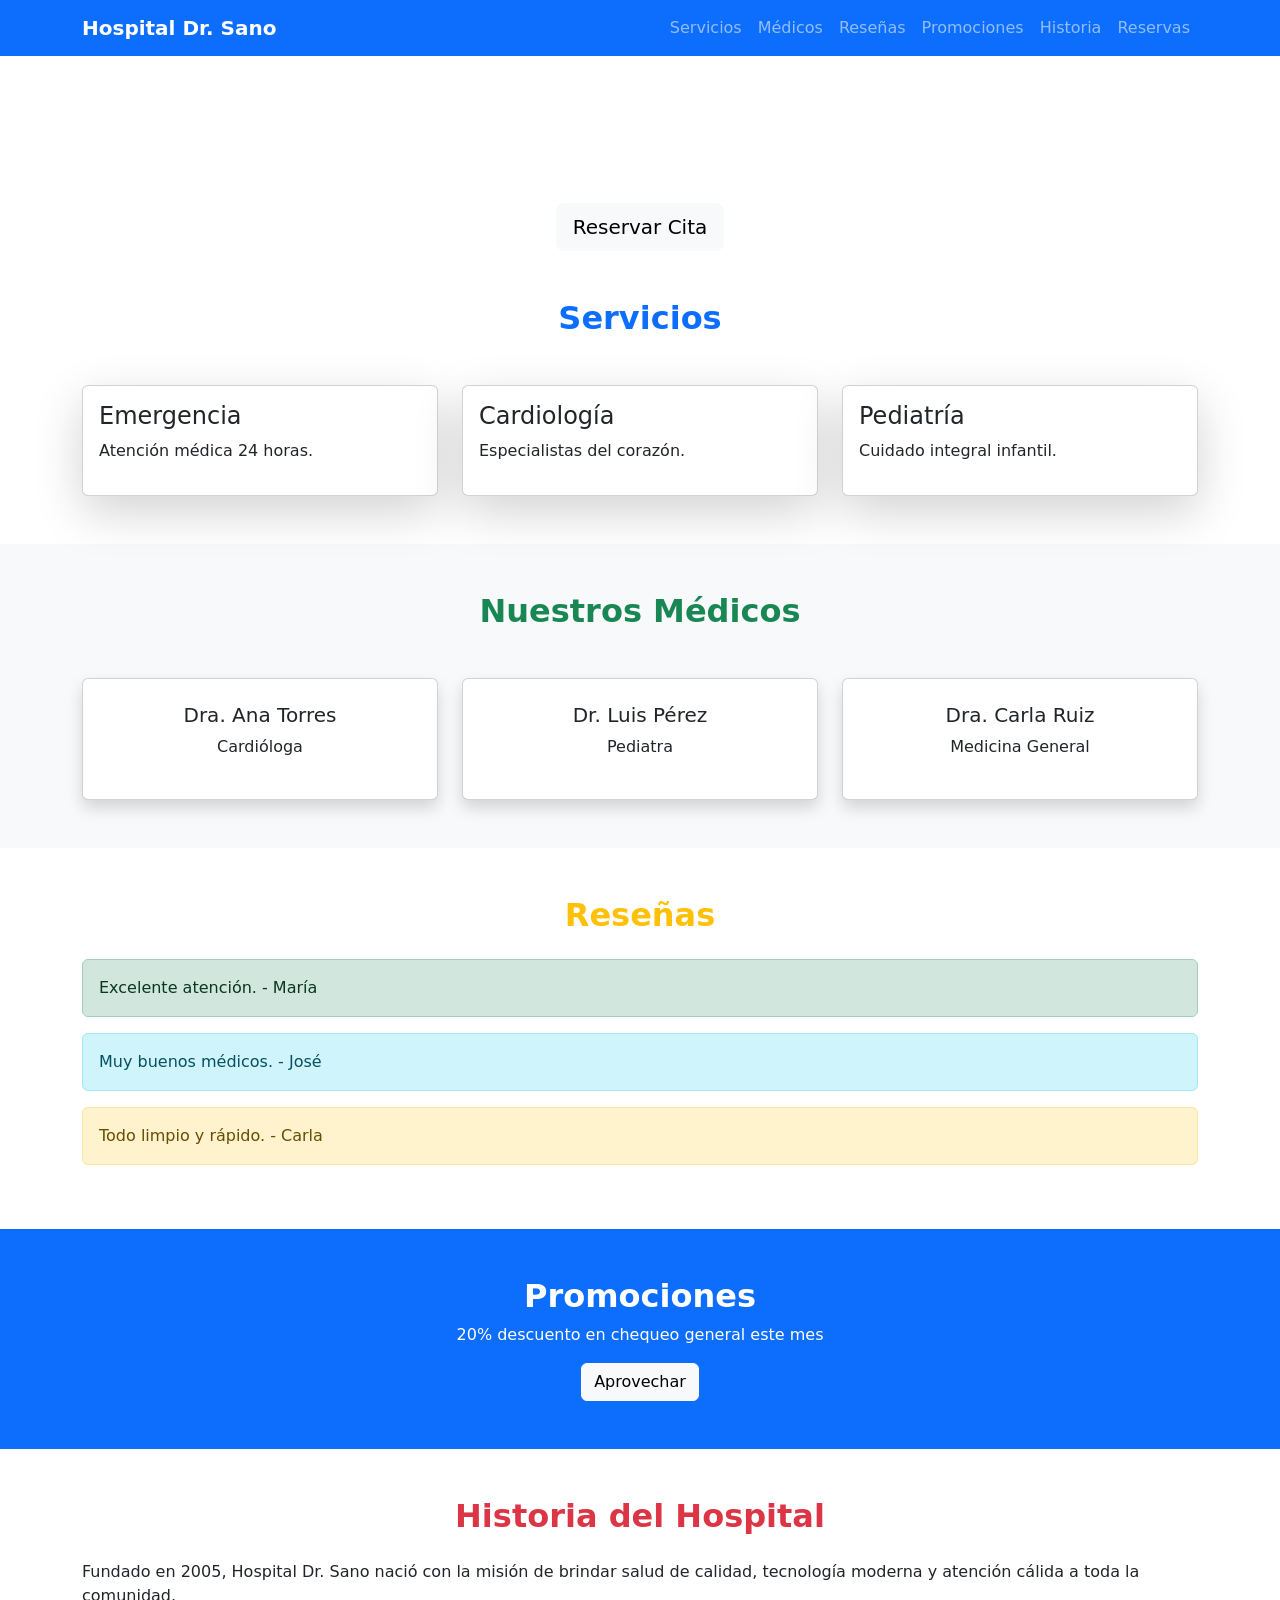
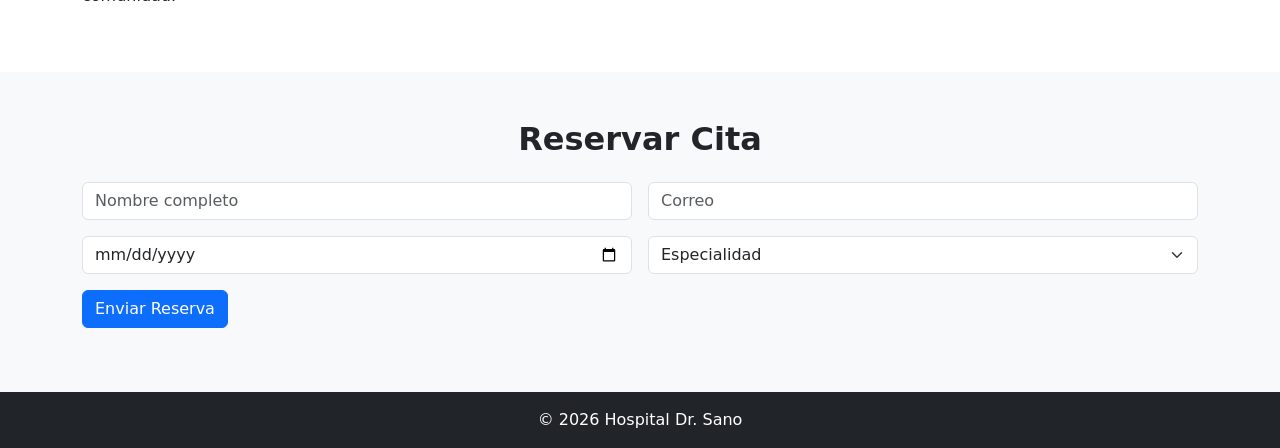
==== index.html @ c51ea389 "Create index.html for hospital website Initial creation of the hospital website layout with sections" ====
<!-- index.html -->
<!DOCTYPE html>
<html lang="es">
<head>
<meta charset="UTF-8">
<meta name="viewport" content="width=device-width, initial-scale=1.0">
<title>Hospital Dr. Sano</title>

<!-- Bootstrap -->
<link href="https://cdn.jsdelivr.net/npm/bootstrap@5.3.3/dist/css/bootstrap.min.css" rel="stylesheet">

<!-- CSS -->
<link rel="stylesheet" href="style.css">
</head>
<body>

<!-- MENU -->
<nav class="navbar navbar-expand-lg navbar-dark bg-primary sticky-top">
<div class="container">
<a class="navbar-brand fw-bold" href="#">Hospital Dr. Sano</a>

<button class="navbar-toggler" data-bs-toggle="collapse" data-bs-target="#menu">
<span class="navbar-toggler-icon"></span>
</button>

<div class="collapse navbar-collapse" id="menu">
<ul class="navbar-nav ms-auto">
<li class="nav-item"><a class="nav-link" href="#servicios">Servicios</a></li>
<li class="nav-item"><a class="nav-link" href="#medicos">Médicos</a></li>
<li class="nav-item"><a class="nav-link" href="#resenas">Reseñas</a></li>
<li class="nav-item"><a class="nav-link" href="#promo">Promociones</a></li>
<li class="nav-item"><a class="nav-link" href="#historia">Historia</a></li>
<li class="nav-item"><a class="nav-link" href="#reserva">Reservas</a></li>
</ul>
</div>
</div>
</nav>

<!-- PORTADA -->
<section class="hero text-white text-center d-flex align-items-center">
<div class="container">
<h1 class="display-3 fw-bold">Tu salud es primero</h1>
<p class="lead">Tecnología moderna y atención humana</p>
<a href="#reserva" class="btn btn-light btn-lg mt-3">Reservar Cita</a>
</div>
</section>

<!-- SERVICIOS -->
<section id="servicios" class="container py-5">
<h2 class="text-center text-primary fw-bold mb-5">Servicios</h2>

<div class="row g-4">

<div class="col-md-4">
<div class="card shadow-lg h-100 p-3">
<h4>Emergencia</h4>
<p>Atención médica 24 horas.</p>
</div>
</div>

<div class="col-md-4">
<div class="card shadow-lg h-100 p-3">
<h4>Cardiología</h4>
<p>Especialistas del corazón.</p>
</div>
</div>

<div class="col-md-4">
<div class="card shadow-lg h-100 p-3">
<h4>Pediatría</h4>
<p>Cuidado integral infantil.</p>
</div>
</div>

</div>
</section>

<!-- MEDICOS -->
<section id="medicos" class="bg-light py-5">
<div class="container">
<h2 class="text-center text-success fw-bold mb-5">Nuestros Médicos</h2>

<div class="row g-4">

<div class="col-md-4">
<div class="card shadow text-center p-4">
<h5>Dra. Ana Torres</h5>
<p>Cardióloga</p>
</div>
</div>

<div class="col-md-4">
<div class="card shadow text-center p-4">
<h5>Dr. Luis Pérez</h5>
<p>Pediatra</p>
</div>
</div>

<div class="col-md-4">
<div class="card shadow text-center p-4">
<h5>Dra. Carla Ruiz</h5>
<p>Medicina General</p>
</div>
</div>

</div>
</div>
</section>

<!-- RESEÑAS -->
<section id="resenas" class="container py-5">
<h2 class="text-center text-warning fw-bold mb-4">Reseñas</h2>

<div class="alert alert-success">Excelente atención. - María</div>
<div class="alert alert-info">Muy buenos médicos. - José</div>
<div class="alert alert-warning">Todo limpio y rápido. - Carla</div>

</section>

<!-- PROMOCIONES -->
<section id="promo" class="bg-primary text-white text-center py-5">
<div class="container">
<h2 class="fw-bold">Promociones</h2>
<p>20% descuento en chequeo general este mes</p>
<button class="btn btn-light">Aprovechar</button>
</div>
</section>

<!-- HISTORIA -->
<section id="historia" class="container py-5">
<h2 class="text-center text-danger fw-bold mb-4">Historia del Hospital</h2>
<p>
Fundado en 2005, Hospital Dr. Sano nació con la misión de brindar salud de calidad,
tecnología moderna y atención cálida a toda la comunidad.
</p>
</section>

<!-- RESERVAS -->
<section id="reserva" class="bg-light py-5">
<div class="container">
<h2 class="text-center fw-bold mb-4">Reservar Cita</h2>

<form id="formulario" class="row g-3">

<div class="col-md-6">
<input type="text" class="form-control" id="nombre" placeholder="Nombre completo" required>
</div>

<div class="col-md-6">
<input type="email" class="form-control" placeholder="Correo" required>
</div>

<div class="col-md-6">
<input type="date" class="form-control" required>
</div>

<div class="col-md-6">
<select class="form-select">
<option>Especialidad</option>
<option>Cardiología</option>
<option>Pediatría</option>
<option>General</option>
</select>
</div>

<div class="col-12">
<button class="btn btn-primary">Enviar Reserva</button>
</div>

</form>

<p id="mensaje" class="mt-3 text-success fw-bold"></p>

</div>
</section>

<footer class="bg-dark text-white text-center p-3">
© 2026 Hospital Dr. Sano
</footer>

<script src="SCRIP.js"></script>

<script src="https://cdn.jsdelivr.net/npm/bootstrap@5.3.3/dist/js/bootstrap.bundle.min.js"></script>

</body>
</html>
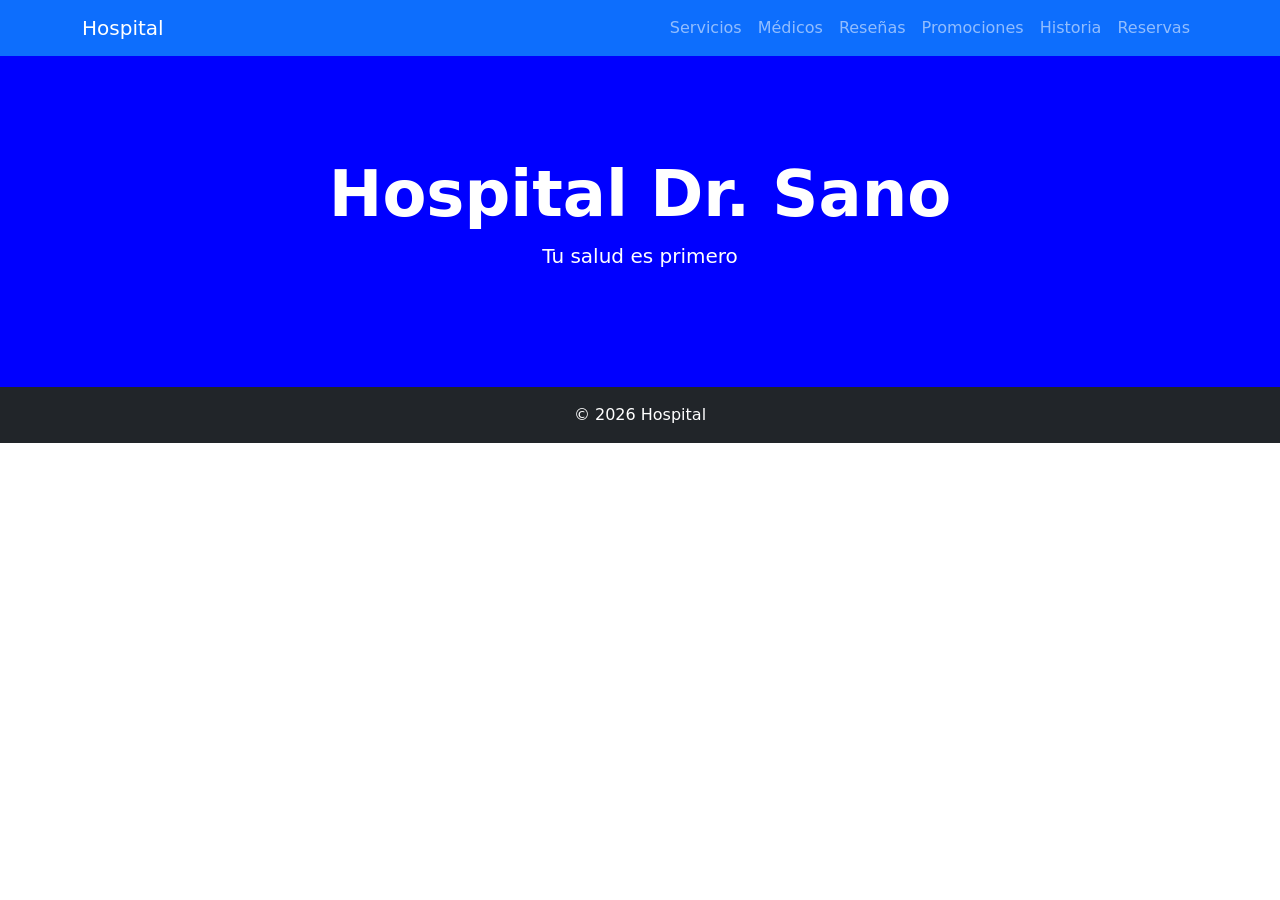
==== commit 310270c7: "Add files via upload" ====
--- a/index.html
+++ b/index.html
@@ -1,186 +1,40 @@
-<!-- index.html -->
-<!DOCTYPE html>
-<html lang="es">
-<head>
-<meta charset="UTF-8">
-<meta name="viewport" content="width=device-width, initial-scale=1.0">
-<title>Hospital Dr. Sano</title>
-
-<!-- Bootstrap -->
-<link href="https://cdn.jsdelivr.net/npm/bootstrap@5.3.3/dist/css/bootstrap.min.css" rel="stylesheet">
-
-<!-- CSS -->
-<link rel="stylesheet" href="style.css">
-</head>
-<body>
-
-<!-- MENU -->
-<nav class="navbar navbar-expand-lg navbar-dark bg-primary sticky-top">
-<div class="container">
-<a class="navbar-brand fw-bold" href="#">Hospital Dr. Sano</a>
-
-<button class="navbar-toggler" data-bs-toggle="collapse" data-bs-target="#menu">
-<span class="navbar-toggler-icon"></span>
-</button>
-
-<div class="collapse navbar-collapse" id="menu">
-<ul class="navbar-nav ms-auto">
-<li class="nav-item"><a class="nav-link" href="#servicios">Servicios</a></li>
-<li class="nav-item"><a class="nav-link" href="#medicos">Médicos</a></li>
-<li class="nav-item"><a class="nav-link" href="#resenas">Reseñas</a></li>
-<li class="nav-item"><a class="nav-link" href="#promo">Promociones</a></li>
-<li class="nav-item"><a class="nav-link" href="#historia">Historia</a></li>
-<li class="nav-item"><a class="nav-link" href="#reserva">Reservas</a></li>
-</ul>
-</div>
-</div>
-</nav>
-
-<!-- PORTADA -->
-<section class="hero text-white text-center d-flex align-items-center">
-<div class="container">
-<h1 class="display-3 fw-bold">Tu salud es primero</h1>
-<p class="lead">Tecnología moderna y atención humana</p>
-<a href="#reserva" class="btn btn-light btn-lg mt-3">Reservar Cita</a>
-</div>
-</section>
-
-<!-- SERVICIOS -->
-<section id="servicios" class="container py-5">
-<h2 class="text-center text-primary fw-bold mb-5">Servicios</h2>
-
-<div class="row g-4">
-
-<div class="col-md-4">
-<div class="card shadow-lg h-100 p-3">
-<h4>Emergencia</h4>
-<p>Atención médica 24 horas.</p>
-</div>
-</div>
-
-<div class="col-md-4">
-<div class="card shadow-lg h-100 p-3">
-<h4>Cardiología</h4>
-<p>Especialistas del corazón.</p>
-</div>
-</div>
-
-<div class="col-md-4">
-<div class="card shadow-lg h-100 p-3">
-<h4>Pediatría</h4>
-<p>Cuidado integral infantil.</p>
-</div>
-</div>
-
-</div>
-</section>
-
-<!-- MEDICOS -->
-<section id="medicos" class="bg-light py-5">
-<div class="container">
-<h2 class="text-center text-success fw-bold mb-5">Nuestros Médicos</h2>
-
-<div class="row g-4">
-
-<div class="col-md-4">
-<div class="card shadow text-center p-4">
-<h5>Dra. Ana Torres</h5>
-<p>Cardióloga</p>
-</div>
-</div>
-
-<div class="col-md-4">
-<div class="card shadow text-center p-4">
-<h5>Dr. Luis Pérez</h5>
-<p>Pediatra</p>
-</div>
-</div>
-
-<div class="col-md-4">
-<div class="card shadow text-center p-4">
-<h5>Dra. Carla Ruiz</h5>
-<p>Medicina General</p>
-</div>
-</div>
-
-</div>
-</div>
-</section>
-
-<!-- RESEÑAS -->
-<section id="resenas" class="container py-5">
-<h2 class="text-center text-warning fw-bold mb-4">Reseñas</h2>
-
-<div class="alert alert-success">Excelente atención. - María</div>
-<div class="alert alert-info">Muy buenos médicos. - José</div>
-<div class="alert alert-warning">Todo limpio y rápido. - Carla</div>
-
-</section>
-
-<!-- PROMOCIONES -->
-<section id="promo" class="bg-primary text-white text-center py-5">
-<div class="container">
-<h2 class="fw-bold">Promociones</h2>
-<p>20% descuento en chequeo general este mes</p>
-<button class="btn btn-light">Aprovechar</button>
-</div>
-</section>
-
-<!-- HISTORIA -->
-<section id="historia" class="container py-5">
-<h2 class="text-center text-danger fw-bold mb-4">Historia del Hospital</h2>
-<p>
-Fundado en 2005, Hospital Dr. Sano nació con la misión de brindar salud de calidad,
-tecnología moderna y atención cálida a toda la comunidad.
-</p>
-</section>
-
-<!-- RESERVAS -->
-<section id="reserva" class="bg-light py-5">
-<div class="container">
-<h2 class="text-center fw-bold mb-4">Reservar Cita</h2>
-
-<form id="formulario" class="row g-3">
-
-<div class="col-md-6">
-<input type="text" class="form-control" id="nombre" placeholder="Nombre completo" required>
-</div>
-
-<div class="col-md-6">
-<input type="email" class="form-control" placeholder="Correo" required>
-</div>
-
-<div class="col-md-6">
-<input type="date" class="form-control" required>
-</div>
-
-<div class="col-md-6">
-<select class="form-select">
-<option>Especialidad</option>
-<option>Cardiología</option>
-<option>Pediatría</option>
-<option>General</option>
-</select>
-</div>
-
-<div class="col-12">
-<button class="btn btn-primary">Enviar Reserva</button>
-</div>
-
-</form>
-
-<p id="mensaje" class="mt-3 text-success fw-bold"></p>
-
-</div>
-</section>
-
-<footer class="bg-dark text-white text-center p-3">
-© 2026 Hospital Dr. Sano
-</footer>
-
-<script src="SCRIP.js"></script>
-
-<script src="https://cdn.jsdelivr.net/npm/bootstrap@5.3.3/dist/js/bootstrap.bundle.min.js"></script>
-
-</body>
-</html>
+<!DOCTYPE html>
+<html lang="es">
+<head>
+<meta charset="UTF-8">
+<title>Hospital</title>
+
+<link href="https://cdn.jsdelivr.net/npm/bootstrap@5.3.3/dist/css/bootstrap.min.css" rel="stylesheet">
+
+<link rel="stylesheet" href="style.css">
+</head>
+<body>
+
+<nav class="navbar navbar-expand-lg navbar-dark bg-primary">
+<div class="container">
+<a class="navbar-brand" href="index.html">Hospital</a>
+
+<ul class="navbar-nav ms-auto">
+<li class="nav-item"><a class="nav-link" href="servicios.html">Servicios</a></li>
+<li class="nav-item"><a class="nav-link" href="medicos.html">Médicos</a></li>
+<li class="nav-item"><a class="nav-link" href="resenas.html">Reseñas</a></li>
+<li class="nav-item"><a class="nav-link" href="promociones.html">Promociones</a></li>
+<li class="nav-item"><a class="nav-link" href="historia.html">Historia</a></li>
+<li class="nav-item"><a class="nav-link" href="reservas.html">Reservas</a></li>
+</ul>
+</div>
+</nav>
+
+<section class="hero d-flex align-items-center text-center text-white">
+<div class="container">
+<h1 class="display-3 fw-bold">Hospital Dr. Sano</h1>
+<p class="lead">Tu salud es primero</p>
+</div>
+</section>
+
+<footer class="bg-dark text-white text-center p-3">
+© 2026 Hospital
+</footer>
+
+</body>
+</html>
--- a/style.css
+++ b/style.css
@@ -0,0 +1,13 @@
+.hero{
+background:blue;
+padding:100px 0;
+}
+
+.card{
+border-radius:15px;
+transition:0.3s;
+}
+
+.card:hover{
+transform:scale(1.05);
+}
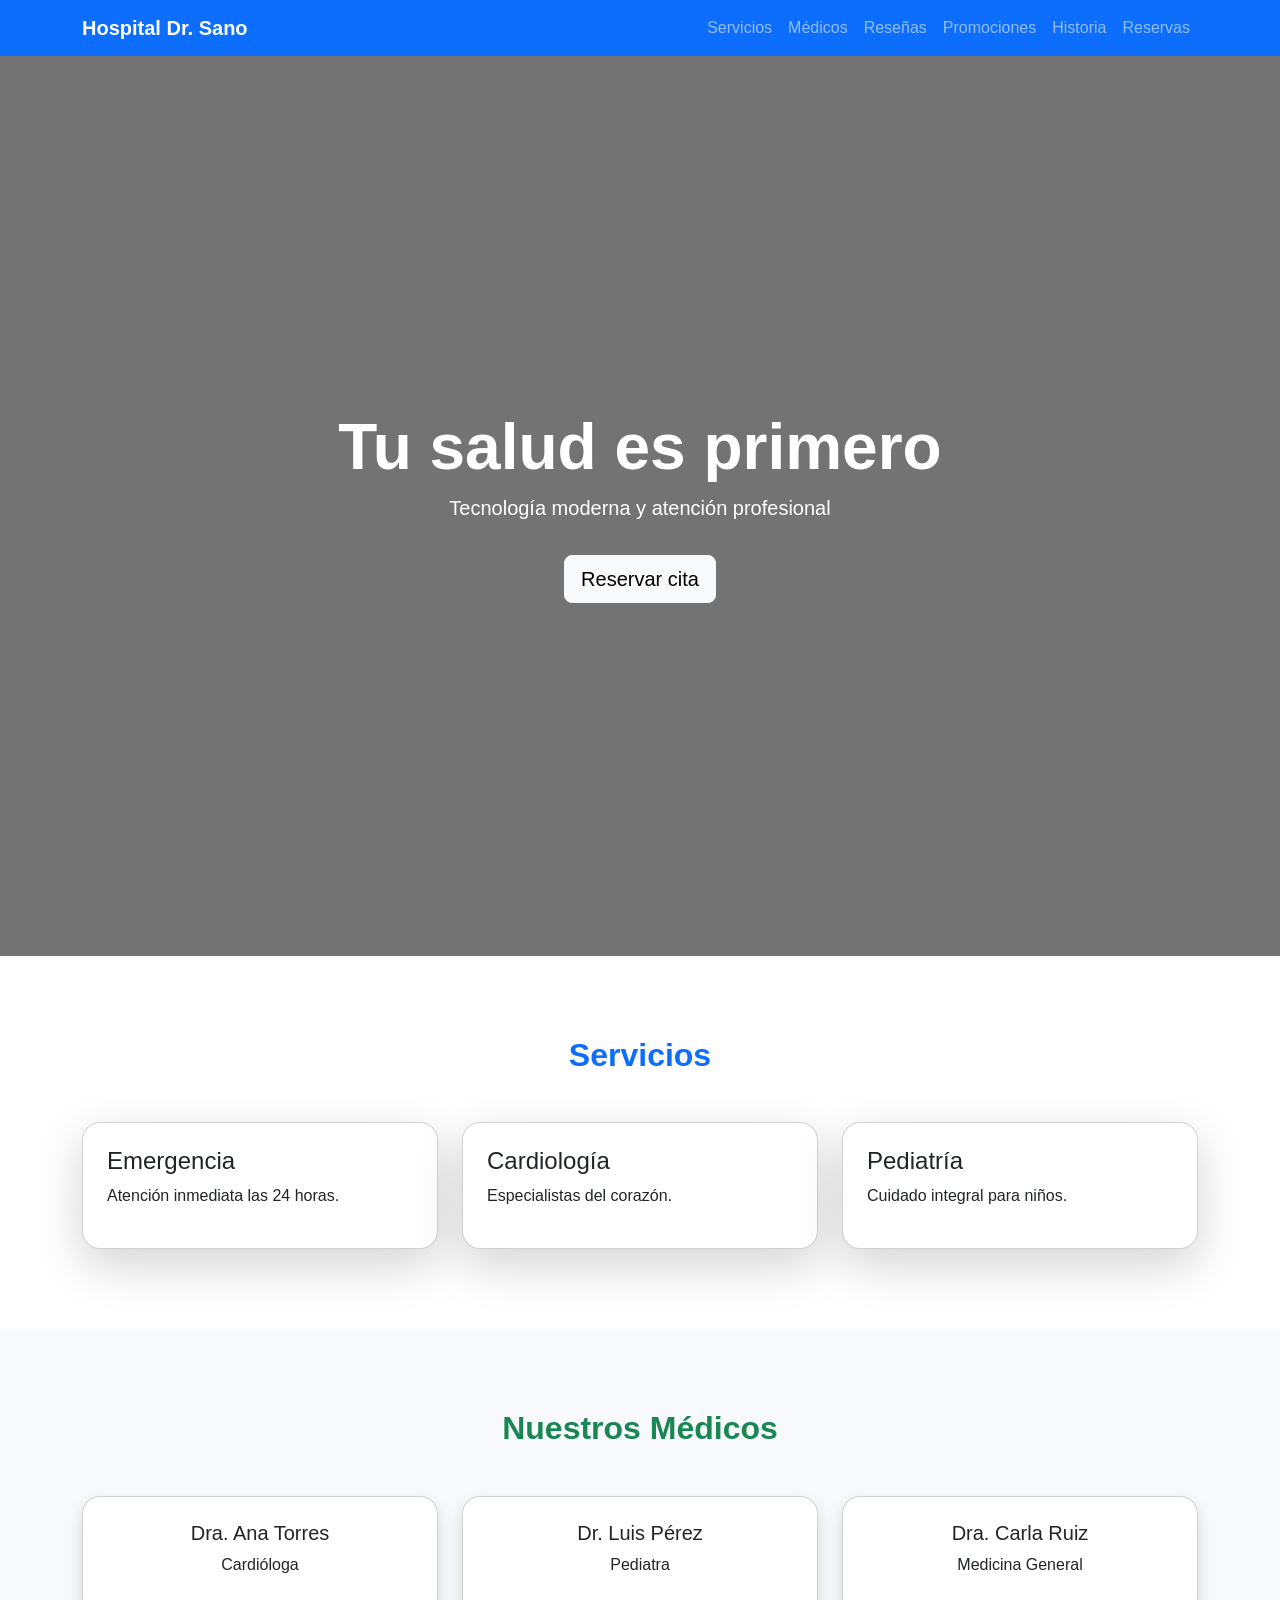
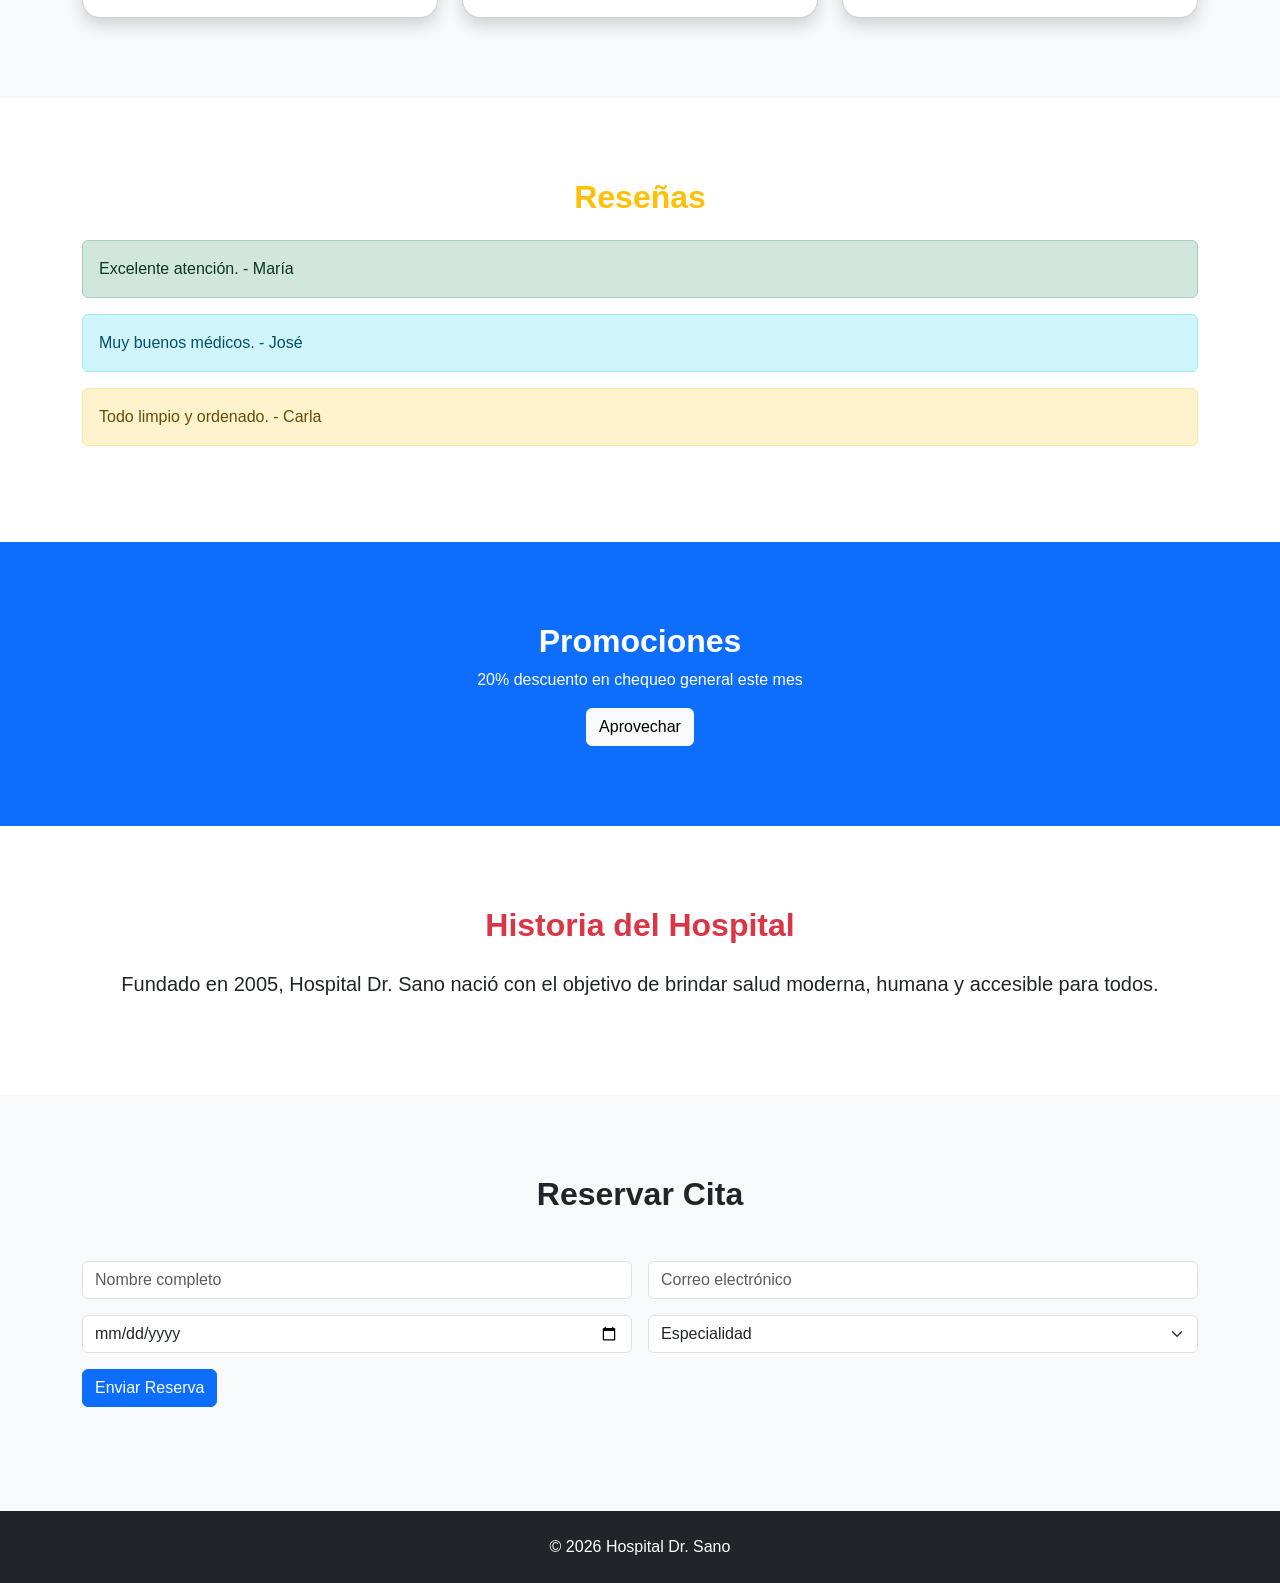
==== commit faec99e2: "Add files via upload" ====
--- a/index.html
+++ b/index.html
@@ -1,40 +1,309 @@
+<!-- index.html -->
 <!DOCTYPE html>
 <html lang="es">
 <head>
 <meta charset="UTF-8">
-<title>Hospital</title>
-
+<meta name="viewport" content="width=device-width, initial-scale=1.0">
+<title>Hospital Dr. Sano</title>
+
+<!-- Bootstrap -->
 <link href="https://cdn.jsdelivr.net/npm/bootstrap@5.3.3/dist/css/bootstrap.min.css" rel="stylesheet">
 
-<link rel="stylesheet" href="style.css">
+<!-- CSS -->
+<style>
+body{
+font-family: Arial, sans-serif;
+}
+
+.hero{
+height:100vh;
+background:linear-gradient(rgba(0,0,0,.55),rgba(0,0,0,.55)),
+url('https://images.unsplash.com/photo-1586773860418-d37222d8fce3?auto=format&fit=crop&w=1400&q=80');
+background-size:cover;
+background-position:center;
+}
+
+.card{
+transition:.3s;
+border-radius:18px;
+}
+
+.card:hover{
+transform:translateY(-8px);
+}
+
+section{
+padding:80px 0;
+}
+
+footer{
+margin-top:0;
+}
+</style>
+
 </head>
 <body>
 
-<nav class="navbar navbar-expand-lg navbar-dark bg-primary">
-<div class="container">
-<a class="navbar-brand" href="index.html">Hospital</a>
+<!-- MENU -->
+<nav class="navbar navbar-expand-lg navbar-dark bg-primary sticky-top">
+<div class="container">
+
+<a class="navbar-brand fw-bold" href="#">
+Hospital Dr. Sano
+</a>
+
+<button class="navbar-toggler" data-bs-toggle="collapse" data-bs-target="#menu">
+<span class="navbar-toggler-icon"></span>
+</button>
+
+<div class="collapse navbar-collapse" id="menu">
 
 <ul class="navbar-nav ms-auto">
-<li class="nav-item"><a class="nav-link" href="servicios.html">Servicios</a></li>
-<li class="nav-item"><a class="nav-link" href="medicos.html">Médicos</a></li>
-<li class="nav-item"><a class="nav-link" href="resenas.html">Reseñas</a></li>
-<li class="nav-item"><a class="nav-link" href="promociones.html">Promociones</a></li>
-<li class="nav-item"><a class="nav-link" href="historia.html">Historia</a></li>
-<li class="nav-item"><a class="nav-link" href="reservas.html">Reservas</a></li>
+
+<li class="nav-item">
+<a class="nav-link" href="#servicios">Servicios</a>
+</li>
+
+<li class="nav-item">
+<a class="nav-link" href="#medicos">Médicos</a>
+</li>
+
+<li class="nav-item">
+<a class="nav-link" href="#resenas">Reseñas</a>
+</li>
+
+<li class="nav-item">
+<a class="nav-link" href="#promo">Promociones</a>
+</li>
+
+<li class="nav-item">
+<a class="nav-link" href="#historia">Historia</a>
+</li>
+
+<li class="nav-item">
+<a class="nav-link" href="#reserva">Reservas</a>
+</li>
+
 </ul>
+
+</div>
 </div>
 </nav>
 
+<!-- PORTADA -->
 <section class="hero d-flex align-items-center text-center text-white">
 <div class="container">
-<h1 class="display-3 fw-bold">Hospital Dr. Sano</h1>
-<p class="lead">Tu salud es primero</p>
-</div>
-</section>
-
-<footer class="bg-dark text-white text-center p-3">
-© 2026 Hospital
+
+<h1 class="display-3 fw-bold">
+Tu salud es primero
+</h1>
+
+<p class="lead">
+Tecnología moderna y atención profesional
+</p>
+
+<a href="#reserva" class="btn btn-light btn-lg mt-3">
+Reservar cita
+</a>
+
+</div>
+</section>
+
+<!-- SERVICIOS -->
+<section id="servicios">
+<div class="container">
+
+<h2 class="text-center text-primary fw-bold mb-5">
+Servicios
+</h2>
+
+<div class="row g-4">
+
+<div class="col-md-4">
+<div class="card shadow-lg p-4 h-100">
+<h4>Emergencia</h4>
+<p>Atención inmediata las 24 horas.</p>
+</div>
+</div>
+
+<div class="col-md-4">
+<div class="card shadow-lg p-4 h-100">
+<h4>Cardiología</h4>
+<p>Especialistas del corazón.</p>
+</div>
+</div>
+
+<div class="col-md-4">
+<div class="card shadow-lg p-4 h-100">
+<h4>Pediatría</h4>
+<p>Cuidado integral para niños.</p>
+</div>
+</div>
+
+</div>
+</div>
+</section>
+
+<!-- MEDICOS -->
+<section id="medicos" class="bg-light">
+<div class="container">
+
+<h2 class="text-center text-success fw-bold mb-5">
+Nuestros Médicos
+</h2>
+
+<div class="row g-4">
+
+<div class="col-md-4">
+<div class="card shadow text-center p-4">
+<h5>Dra. Ana Torres</h5>
+<p>Cardióloga</p>
+</div>
+</div>
+
+<div class="col-md-4">
+<div class="card shadow text-center p-4">
+<h5>Dr. Luis Pérez</h5>
+<p>Pediatra</p>
+</div>
+</div>
+
+<div class="col-md-4">
+<div class="card shadow text-center p-4">
+<h5>Dra. Carla Ruiz</h5>
+<p>Medicina General</p>
+</div>
+</div>
+
+</div>
+</div>
+</section>
+
+<!-- RESEÑAS -->
+<section id="resenas">
+<div class="container">
+
+<h2 class="text-center text-warning fw-bold mb-4">
+Reseñas
+</h2>
+
+<div class="alert alert-success">
+Excelente atención. - María
+</div>
+
+<div class="alert alert-info">
+Muy buenos médicos. - José
+</div>
+
+<div class="alert alert-warning">
+Todo limpio y ordenado. - Carla
+</div>
+
+</div>
+</section>
+
+<!-- PROMOCIONES -->
+<section id="promo" class="bg-primary text-white text-center">
+<div class="container">
+
+<h2 class="fw-bold">
+Promociones
+</h2>
+
+<p>
+20% descuento en chequeo general este mes
+</p>
+
+<button class="btn btn-light">
+Aprovechar
+</button>
+
+</div>
+</section>
+
+<!-- HISTORIA -->
+<section id="historia">
+<div class="container">
+
+<h2 class="text-center text-danger fw-bold mb-4">
+Historia del Hospital
+</h2>
+
+<p class="lead text-center">
+Fundado en 2005, Hospital Dr. Sano nació con el objetivo
+de brindar salud moderna, humana y accesible para todos.
+</p>
+
+</div>
+</section>
+
+<!-- RESERVAS -->
+<section id="reserva" class="bg-light">
+<div class="container">
+
+<h2 class="text-center fw-bold mb-5">
+Reservar Cita
+</h2>
+
+<form id="formulario" class="row g-3">
+
+<div class="col-md-6">
+<input type="text" class="form-control" id="nombre" placeholder="Nombre completo" required>
+</div>
+
+<div class="col-md-6">
+<input type="email" class="form-control" placeholder="Correo electrónico" required>
+</div>
+
+<div class="col-md-6">
+<input type="date" class="form-control" required>
+</div>
+
+<div class="col-md-6">
+<select class="form-select">
+<option>Especialidad</option>
+<option>Cardiología</option>
+<option>Pediatría</option>
+<option>General</option>
+</select>
+</div>
+
+<div class="col-12">
+<button class="btn btn-primary">
+Enviar Reserva
+</button>
+</div>
+
+</form>
+
+<p id="mensaje" class="mt-4 text-success fw-bold"></p>
+
+</div>
+</section>
+
+<!-- FOOTER -->
+<footer class="bg-dark text-white text-center p-4">
+© 2026 Hospital Dr. Sano
 </footer>
+
+<!-- JS -->
+<script>
+document.getElementById("formulario").addEventListener("submit",function(e){
+
+e.preventDefault();
+
+let nombre=document.getElementById("nombre").value;
+
+document.getElementById("mensaje").innerHTML=
+"Reserva enviada correctamente para " + nombre;
+
+this.reset();
+
+});
+</script>
+
+<!-- Bootstrap JS -->
+<script src="https://cdn.jsdelivr.net/npm/bootstrap@5.3.3/dist/js/bootstrap.bundle.min.js"></script>
 
 </body>
 </html>
